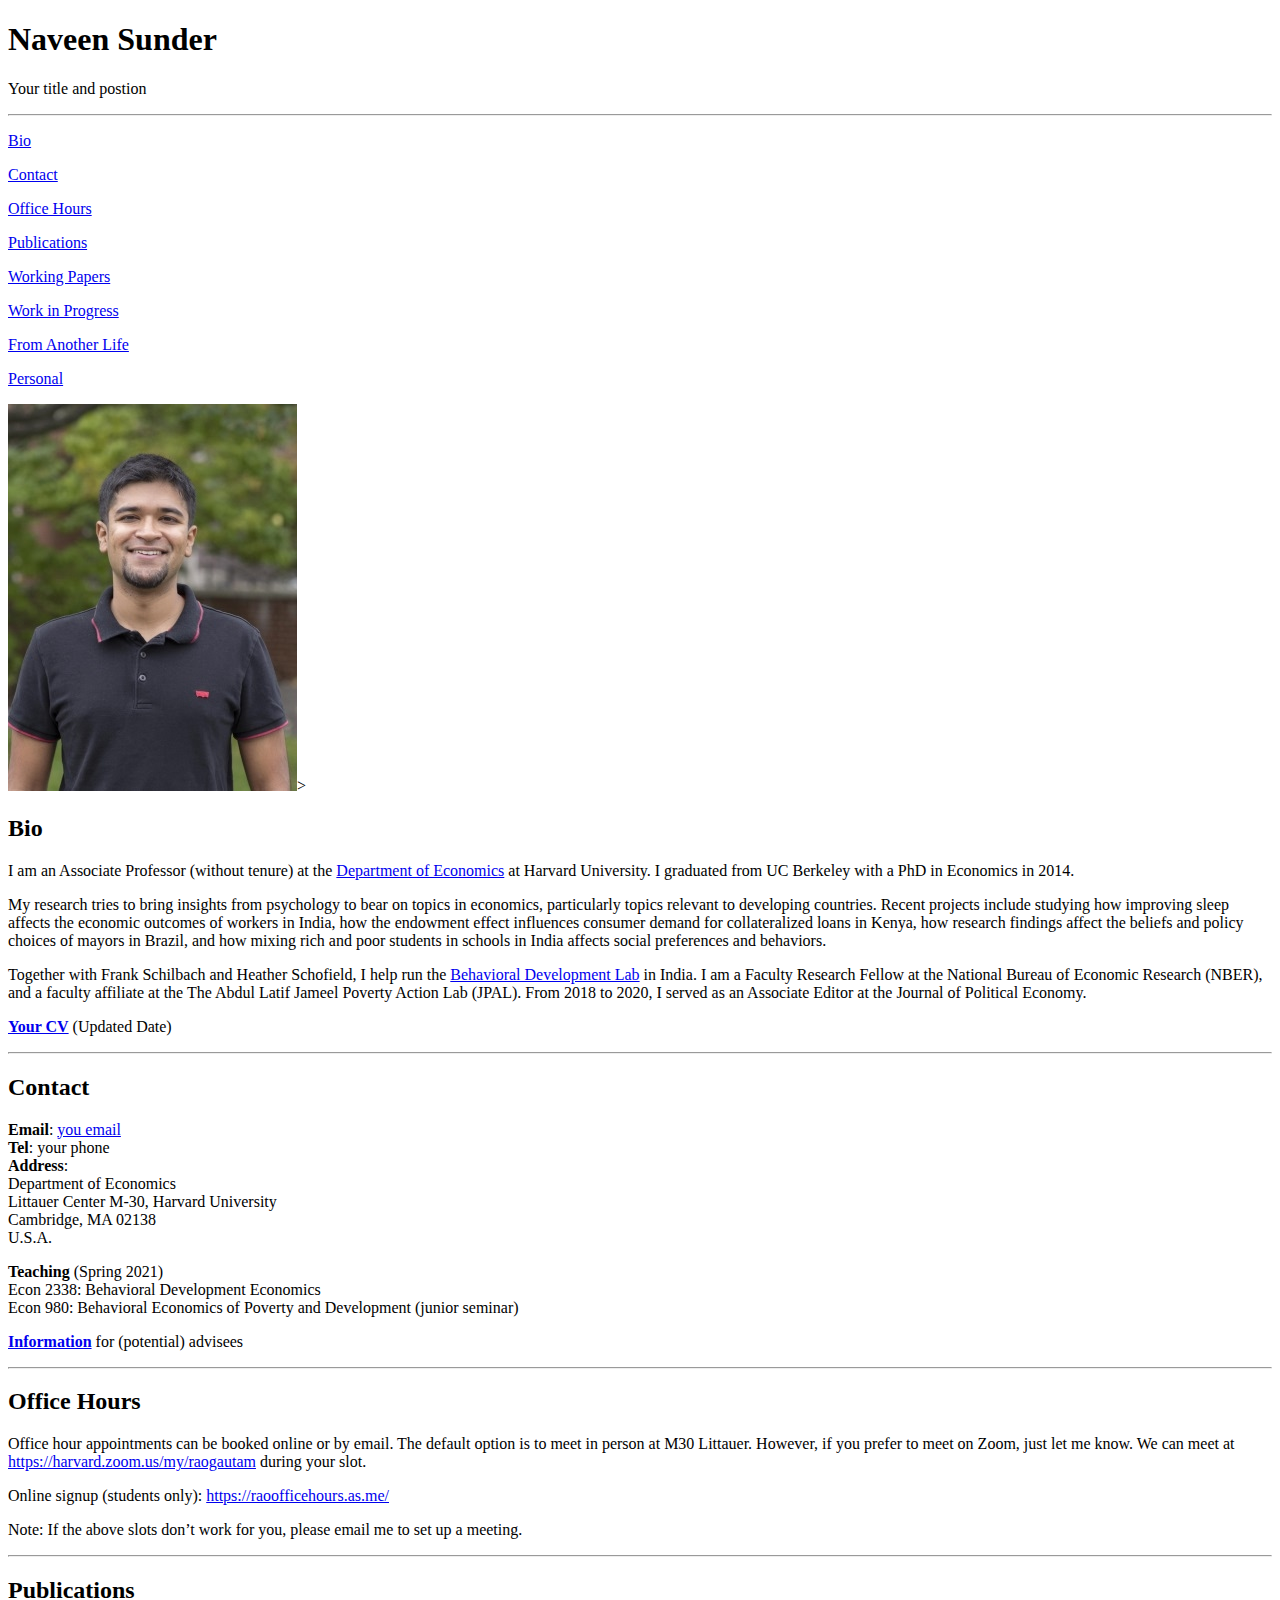
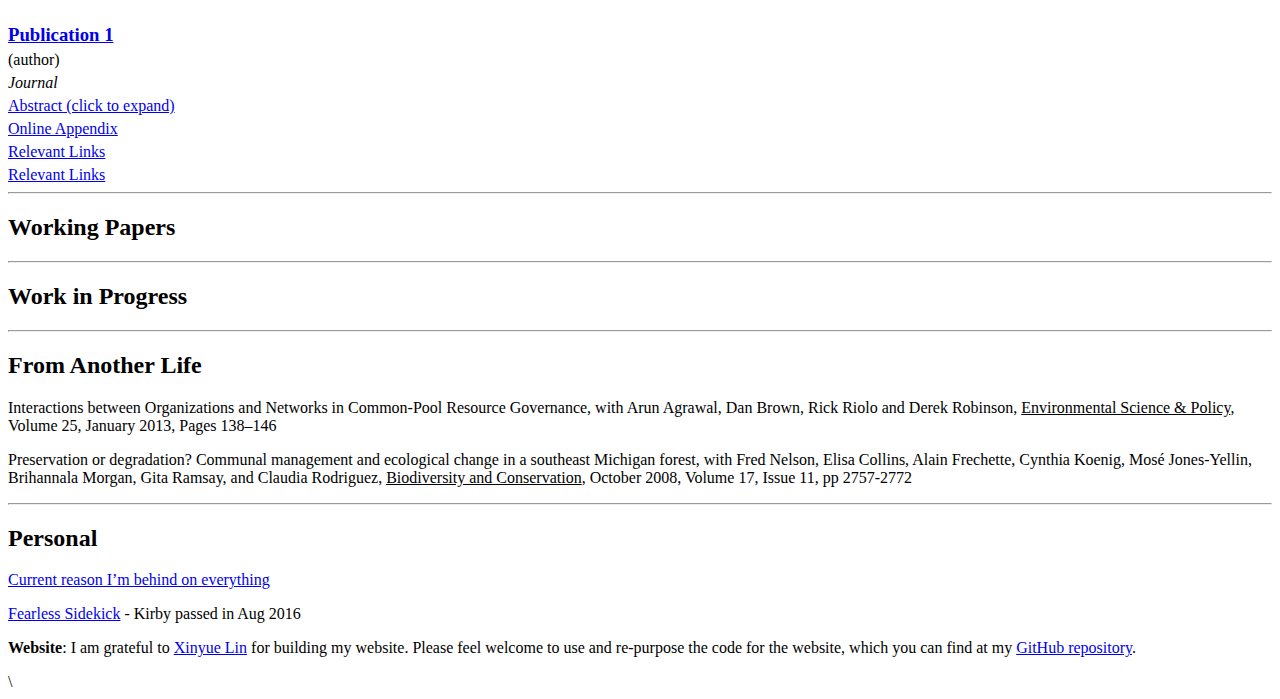
==== index.html @ 50b1639b "Update index.html" ====
<!doctype html>
<html>
  <head>
    <meta charset="utf-8">
    <meta http-equiv="X-UA-Compatible" content="chrome=1">
    <title>Minimal by Steve Smith</title>

    <link rel="stylesheet" href="stylesheets/styles.css">
    <link rel="stylesheet" href="stylesheets/pygment_trac.css">
    <meta name="viewport" content="width=device-width">
    <!--[if lt IE 9]>
    <script src="//html5shiv.googlecode.com/svn/trunk/html5.js"></script>
    <![endif]-->
  </head>
  <body>
    <div class="wrapper">
      <header>
        <h1>Naveen Sunder</h1>
        <p>Your title and postion</p>
    <hr>
        <p class="contactinfo"><a href="./#bio">Bio</a></p>
        <p class="contactinfo"><a href="./#contact">Contact</a></p>
        <p class="contactinfo"><a href="./#officehours">Office Hours</a></p>
        <p class="contactinfo"><a href="./#publications">Publications</a></p>
        <p class="contactinfo"><a href="./#workingpapers">Working Papers</a></p>
        <p class="contactinfo"><a href="./#workinprogress">Work in Progress</a></p>
        <p class="contactinfo"><a href="./#fromanotherlife">From Another Life</a></p>
        <p class="lastcontactinfo"><a href="./#personal">Personal</a></p>
   
        <img src="content/gr.jpg" alt="Logo" />>
      </header>
      <section>
        <h2 id="bio">Bio</h2>
           <p>I am an Associate Professor (without tenure) at the <a href="http://economics.harvard.edu/">Department of Economics</a> at Harvard University. I graduated from UC Berkeley with a PhD in Economics in 2014.</p>
           <p>My research tries to bring insights from psychology to bear on topics in economics, particularly topics relevant to developing countries. Recent projects include studying how improving sleep affects the economic outcomes of workers in India, how the endowment effect influences consumer demand for collateralized loans in Kenya, how research findings affect the beliefs and policy choices of mayors in Brazil, and how mixing rich and poor students in schools in India affects social preferences and behaviors.</p>
           <p>Together with Frank Schilbach and Heather Schofield, I help run the <a href="https://behavioraldevlab.org/index.html">Behavioral Development Lab</a> in India. I am a Faculty Research Fellow at the National Bureau of Economic Research (NBER), and a faculty affiliate at the The Abdul Latif Jameel Poverty Action Lab (JPAL). From 2018 to 2020, I served as an Associate Editor at the Journal of Political Economy.</p>
           
           <p><strong><a href="./pdf/Rao_CV_latest.pdf">Your CV</a></strong> (Updated Date)</p>
        
        <hr>
        <h2 id="contact">Contact</h2>
           <p><strong>Email</strong>: <a href="grao@fas.harvard.edu">you email</a><br />
           <strong>Tel</strong>: your phone<br />
           <strong>Address</strong>:<br />
           Department of Economics<br />
           Littauer Center M-30, Harvard University<br />
           Cambridge, MA 02138<br />
           U.S.A.</p>

          <p><strong>Teaching</strong> (Spring 2021)<br />
          Econ 2338: Behavioral Development Economics<br />
          Econ 980: Behavioral Economics of Poverty and Development (junior seminar)</p>
        
          <p><strong><a href="./info_for_potential">Information</a></strong> for (potential) advisees</p>
        
        <hr>
        <h2 id="officehours">Office Hours</h2>
            <p>Office hour appointments can be booked online or by email. The default option is to meet in person at M30 Littauer. However, if you prefer to meet on Zoom, just let me know. We can meet at <a href="https://harvard.zoom.us/my/raogautam">https://harvard.zoom.us/my/raogautam</a> during your slot.</p>
            <p>Online signup (students only):  <a href="https://raoofficehours.as.me/">https://raoofficehours.as.me/</a></p>
            <p>Note: If the above slots don&rsquo;t work for you, please email me to set up a meeting.</p>

        <hr>
        <h2 id="publications">Publications</h2>
            <h3 style="margin:20px 0 5px;"><a href="./pdf/Status_goods_resubmitted_2017_09_20.pdf" target="blank">Publication 1</a></h3>
            
            <p style="margin:0 0 5px;">(author)</p>
            <p style="margin:0 0 5px;"><em>Journal</em></p>
            <p style="margin:0 0 5px;"><a href="javascript:toggle(2)">Abstract<span id="pubabslink_2"> (click to expand)</span></a><span id="pubabs_2" style="display:none;">: Abstract of the research
            </span></p>
            <p style="margin:0 0 5px;"><a href="./pdf/online%20appendix%20-%20status%20goods%20-%202017-12-06.pdf" target="blank">Online Appendix</a></li>
            <p style="margin:0 0 5px;"><a href="./datacode/Status%20Goods%20-%20Data%20and%20Code.zip" target="blank">Relevant Links</a></li>
            <p style="margin:0 0 5px;"><a href="https://www.socialscienceregistry.org/trials/828" target="blank">Relevant Links</a></li>
       <hr>
       <h2 id="workingpapers">Working Papers</h2>
        
       <hr>
       <h2 id="workinprogress">Work in Progress</h2>
  
       <hr>
       <h2 id="fromanotherlife">From Another Life</h2>
       <p>Interactions between Organizations and Networks in Common-Pool Resource Governance, with Arun Agrawal, Dan Brown, Rick Riolo and Derek Robinson, <u>Environmental Science &amp; Policy</u>, Volume 25, January 2013, Pages 138–146</p>
       <p>Preservation or degradation? Communal management and ecological change in a southeast Michigan forest, with Fred Nelson, Elisa Collins, Alain Frechette, Cynthia Koenig, Mosé Jones-Yellin, Brihannala Morgan, Gita Ramsay, and Claudia Rodriguez, <u>Biodiversity and Conservation</u>, October 2008, Volume 17, Issue 11, pp 2757-2772</p>

       <hr>
       <h2 id="personal">Personal</h2>
       <p><a href="pasha.jpg">Current reason I&rsquo;m behind on everything</a></p>
       <p><a href="muddypaws.jpg">Fearless Sidekick</a> - Kirby passed in Aug 2016</p>
       <p><strong>Website</strong>: I am grateful to <a href="https://xinyue-lin.com/">Xinyue Lin</a> for building my website. Please feel welcome to use and re-purpose the code for the website, which you can find at my <a href="https://github.com/gautamrao/gautamrao.github.io">GitHub repository</a>.</p>

      </section>
      <footer>
\
      </footer>
    </div>
    <script src="javascripts/scale.fix.js"></script>
  </body>
</html>
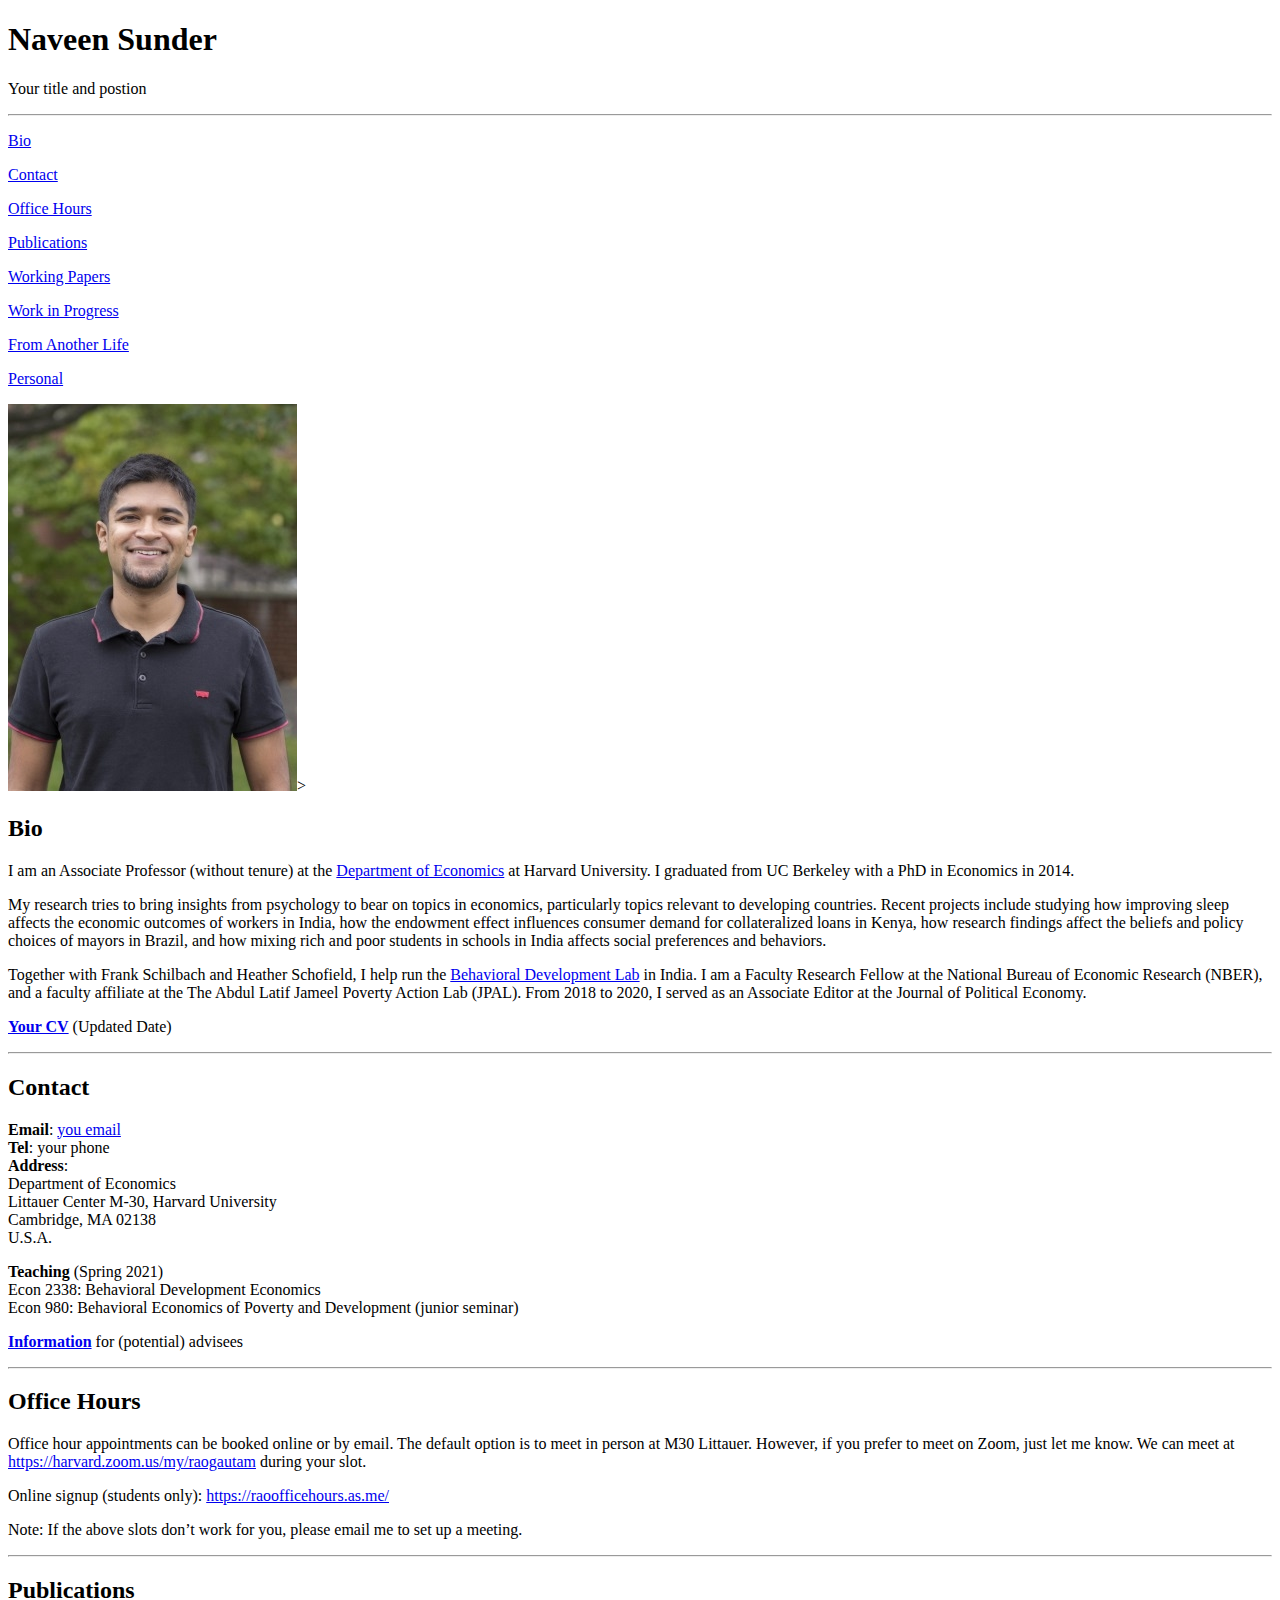
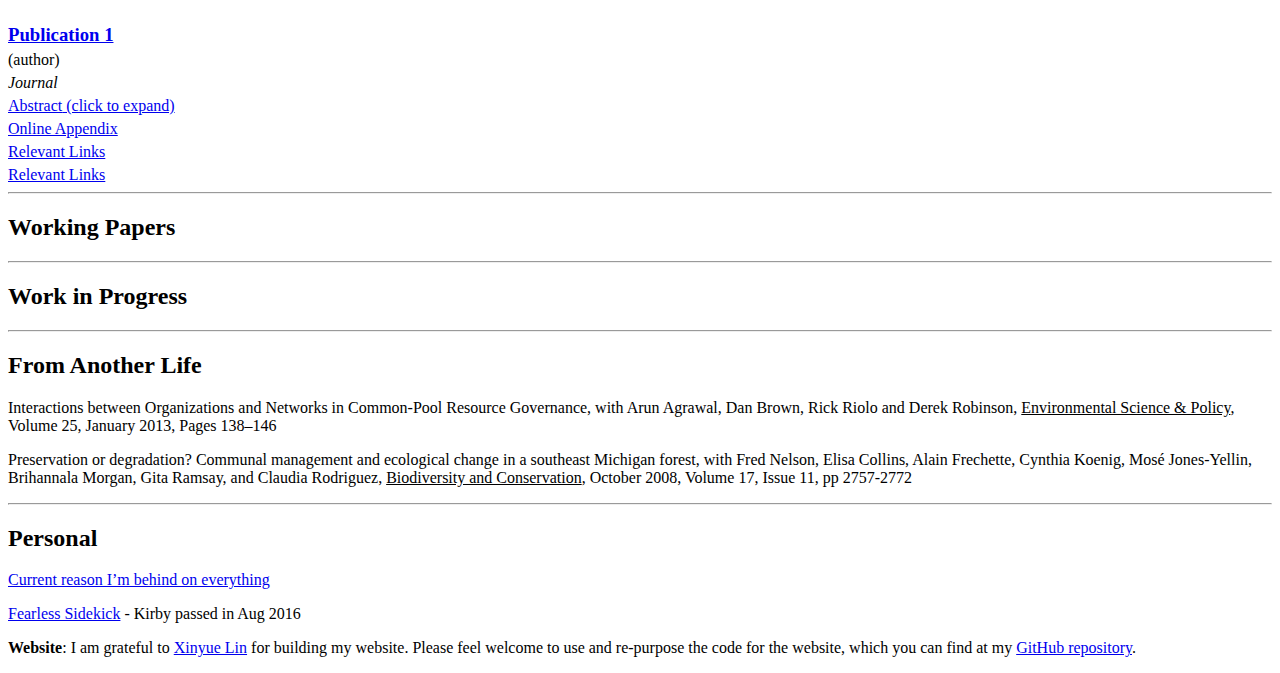
==== commit 433d4321: "Update index.html" ====
--- a/index.html
+++ b/index.html
@@ -18,6 +18,14 @@
         <h1>Naveen Sunder</h1>
         <p>Your title and postion</p>
     <hr>
+    <style>
+    div.scroll
+    {
+    Width-5px;
+    Height-10 px;
+    Overflow-x:scroll;
+    }
+    </style>
         <p class="contactinfo"><a href="./#bio">Bio</a></p>
         <p class="contactinfo"><a href="./#contact">Contact</a></p>
         <p class="contactinfo"><a href="./#officehours">Office Hours</a></p>
@@ -89,7 +97,6 @@
 
       </section>
       <footer>
-\
       </footer>
     </div>
     <script src="javascripts/scale.fix.js"></script>
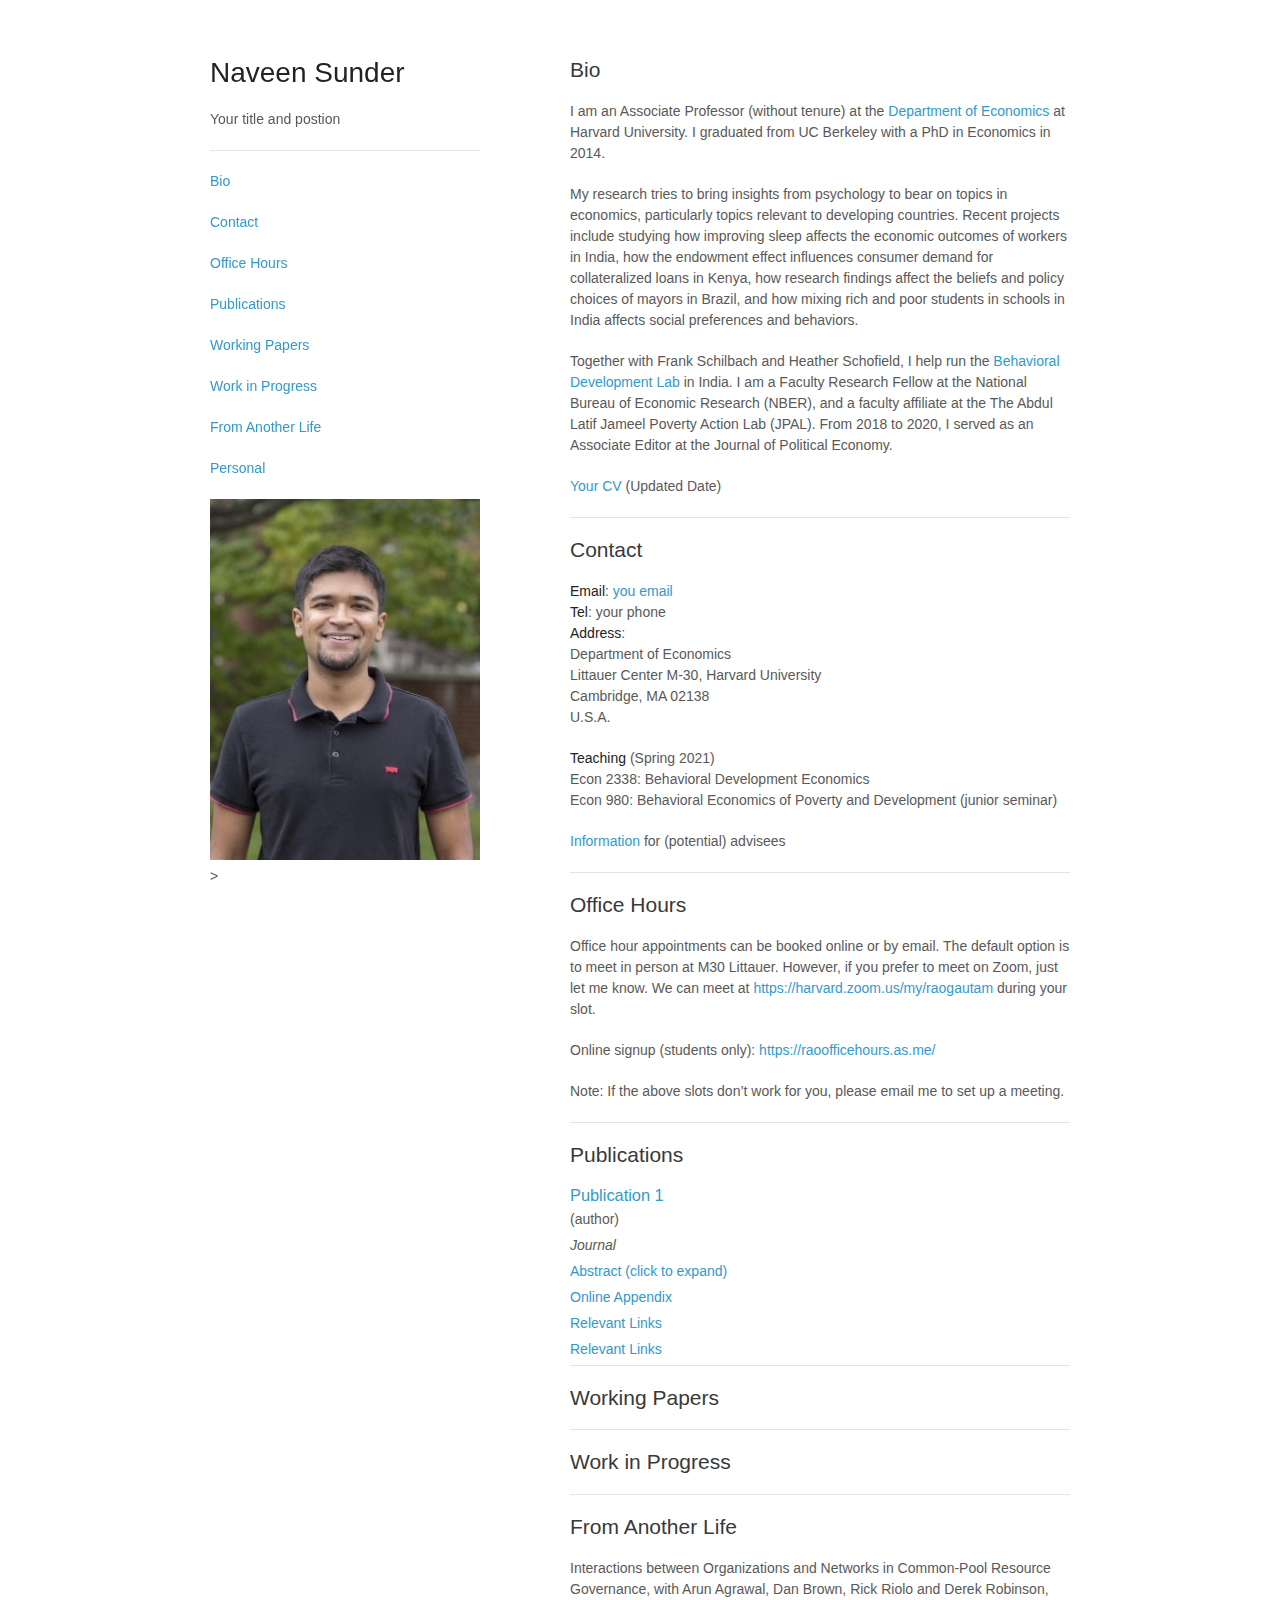
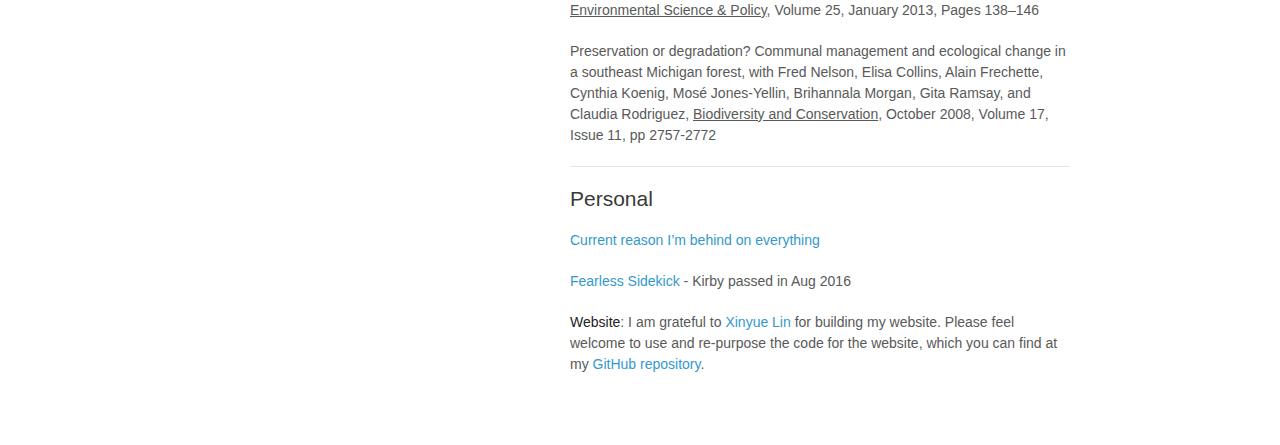
==== commit 2d0738e1: "Update index.html" ====
--- a/index.html
+++ b/index.html
@@ -1,6 +1,7 @@
 <!doctype html>
 <html>
   <head>
+    
     <meta charset="utf-8">
     <meta http-equiv="X-UA-Compatible" content="chrome=1">
     <title>Minimal by Steve Smith</title>
@@ -18,14 +19,6 @@
         <h1>Naveen Sunder</h1>
         <p>Your title and postion</p>
     <hr>
-    <style>
-    div.scroll
-    {
-    Width-5px;
-    Height-10 px;
-    Overflow-x:scroll;
-    }
-    </style>
         <p class="contactinfo"><a href="./#bio">Bio</a></p>
         <p class="contactinfo"><a href="./#contact">Contact</a></p>
         <p class="contactinfo"><a href="./#officehours">Office Hours</a></p>
--- a/stylesheets/styles.css
+++ b/stylesheets/styles.css
@@ -0,0 +1,271 @@
+body {
+  background-color: #fff;
+  padding:50px;
+  font: 14px/1.5 -apple-system, BlinkMacSystemFont, "Segoe UI", Roboto, Oxygen, Ubuntu, Cantarell, "Fira Sans", "Droid Sans", "Helvetica Neue", Arial, sans-serif, "Apple Color Emoji", "Segoe UI Emoji", "Segoe UI Symbol";
+  color:#595959;
+  font-weight:400;
+  overflow-y:scroll
+}
+
+h1, h2, h3, h4, h5, h6 {
+  color:#222;
+  margin:0 0 20px;
+}
+
+p, ul, ol, table, pre, dl {
+  margin:0 0 20px;
+}
+
+h1, h2, h3 {
+  line-height:1.1;
+}
+
+h1 {
+  font-size:28px;
+  font-weight: 500;
+}
+
+h2 {
+  color:#393939;
+  font-weight: 500;
+}
+
+h3, h4, h5, h6 {
+  color:#494949;
+  font-weight: 500;
+}
+
+a {
+  color:#39c;
+  text-decoration:none;
+}
+
+a:hover {
+  color:#069;
+}
+
+a small {
+  font-size:11px;
+  color:#777;
+  margin-top:-0.3em;
+  display:block;
+}
+
+a:hover small {
+  color:#777;
+}
+
+.wrapper {
+  width:860px;
+  margin:0 auto;
+}
+
+blockquote {
+  border-left:1px solid #e5e5e5;
+  margin:0;
+  padding:0 0 0 20px;
+  font-style:italic;
+}
+
+code, pre {
+  font-family:Monaco, Bitstream Vera Sans Mono, Lucida Console, Terminal, Consolas, Liberation Mono, DejaVu Sans Mono, Courier New, monospace;
+  color:#333;
+}
+
+pre {
+  padding:8px 15px;
+  background: #f8f8f8;
+  border-radius:5px;
+  border:1px solid #e5e5e5;
+  overflow-x: auto;
+}
+
+table {
+  width:100%;
+  border-collapse:collapse;
+}
+
+th, td {
+  text-align:left;
+  padding:5px 10px;
+  border-bottom:1px solid #e5e5e5;
+}
+
+dt {
+  color:#444;
+  font-weight:500;
+}
+
+th {
+  color:#444;
+}
+
+img {
+  max-width:100%;
+}
+
+header {
+  width:270px;
+  float:left;
+  position:fixed;
+  -webkit-font-smoothing:subpixel-antialiased;
+}
+
+header ul {
+  list-style:none;
+  height:40px;
+  padding:0;
+  background: #f4f4f4;
+  border-radius:5px;
+  border:1px solid #e0e0e0;
+  width:270px;
+}
+
+header li {
+  width:89px;
+  float:left;
+  border-right:1px solid #e0e0e0;
+  height:40px;
+}
+
+header li:first-child a {
+  border-radius:5px 0 0 5px;
+}
+
+header li:last-child a {
+  border-radius:0 5px 5px 0;
+}
+
+header ul a {
+  line-height:1;
+  font-size:11px;
+  color:#999;
+  display:block;
+  text-align:center;
+  padding-top:6px;
+  height:34px;
+}
+
+header ul a:hover {
+  color:#999;
+}
+
+header ul a:active {
+  background-color:#f0f0f0;
+}
+
+strong {
+  color:#222;
+  font-weight:500;
+}
+
+header ul li + li + li {
+  border-right:none;
+  width:89px;
+}
+
+header ul a strong {
+  font-size:14px;
+  display:block;
+  color:#222;
+}
+
+section {
+  width:500px;
+  float:right;
+  padding-bottom:50px;
+}
+
+small {
+  font-size:11px;
+}
+
+hr {
+  border:0;
+  background:#e5e5e5;
+  height:1px;
+  margin:0 0 20px;
+}
+
+footer {
+  width:270px;
+  float:left;
+  position:fixed;
+  bottom:50px;
+  -webkit-font-smoothing:subpixel-antialiased;
+}
+
+@media print, screen and (max-width: 960px) {
+
+  div.wrapper {
+    width:auto;
+    margin:0;
+  }
+
+  header, section, footer {
+    float:none;
+    position:static;
+    width:auto;
+  }
+
+  header {
+    padding-right:320px;
+  }
+
+  section {
+    border:1px solid #e5e5e5;
+    border-width:1px 0;
+    padding:20px 0;
+    margin:0 0 20px;
+  }
+
+  header a small {
+    display:inline;
+  }
+
+  header ul {
+    position:absolute;
+    right:50px;
+    top:52px;
+  }
+}
+
+@media print, screen and (max-width: 720px) {
+  body {
+    word-wrap:break-word;
+  }
+
+  header {
+    padding:0;
+  }
+
+  header ul, header p.view {
+    position:static;
+  }
+
+  pre, code {
+    word-wrap:normal;
+  }
+}
+
+@media print, screen and (max-width: 480px) {
+  body {
+    padding:15px;
+  }
+
+  header ul {
+    width:99%;
+  }
+
+  header li, header ul li + li + li {
+    width:33%;
+  }
+}
+
+@media print {
+  body {
+    padding:0.4in;
+    font-size:12pt;
+    color:#444;
+  }
+}
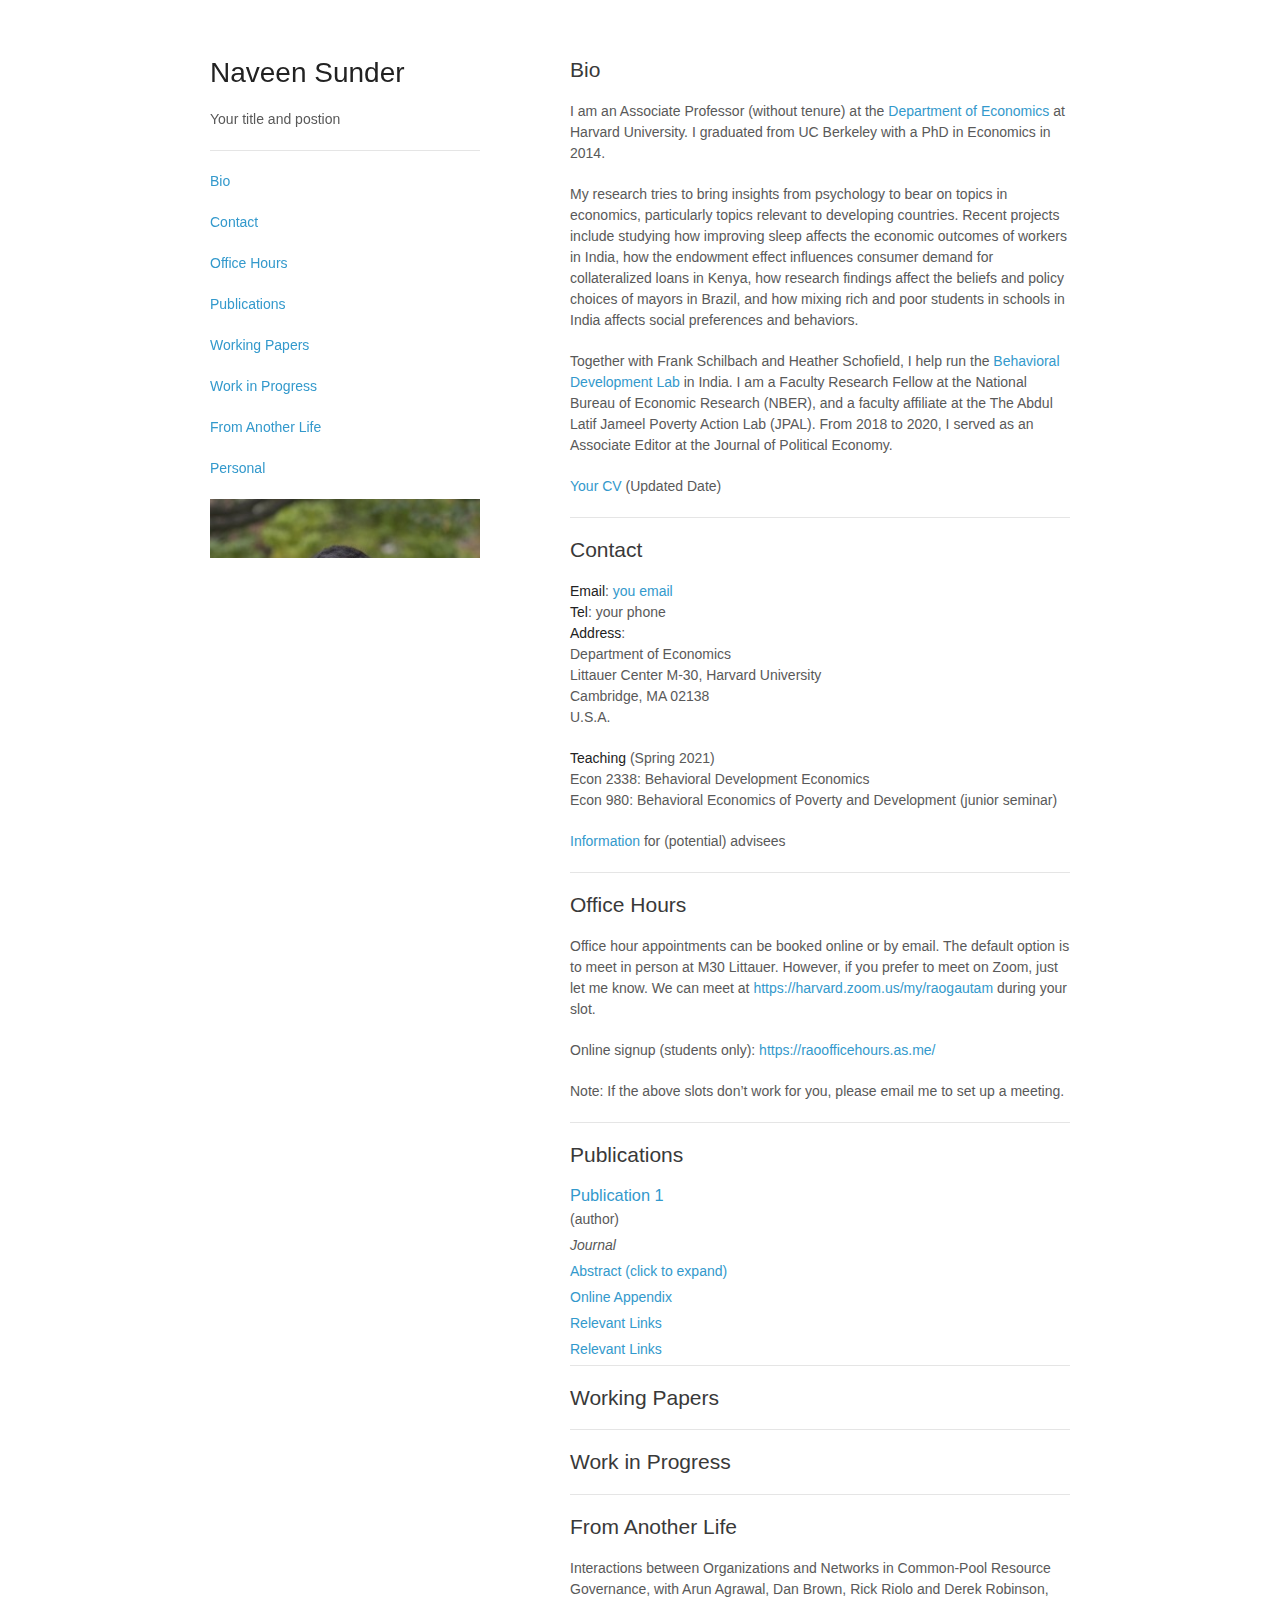
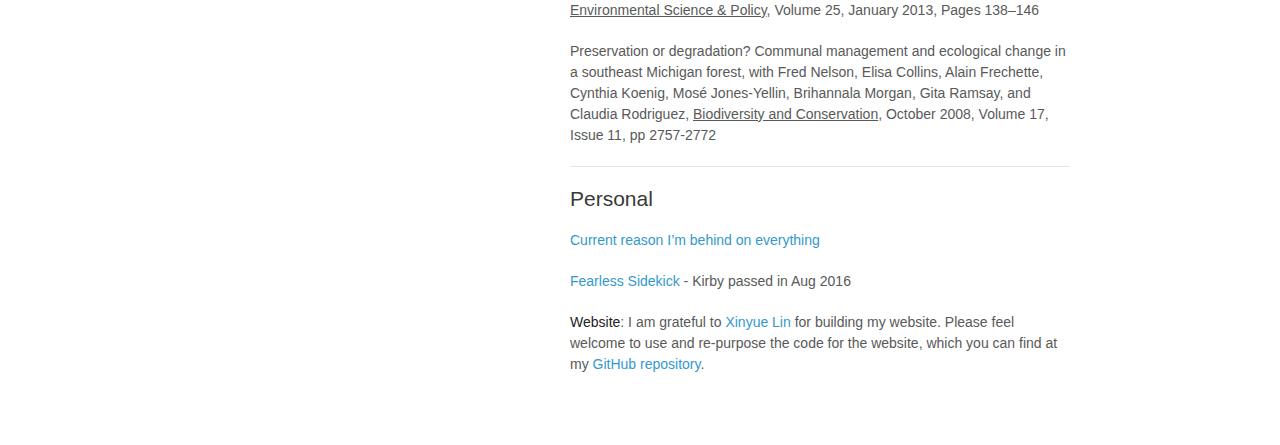
==== commit 67f57793: "Update index.html" ====
--- a/index.html
+++ b/index.html
@@ -1,7 +1,6 @@
 <!doctype html>
 <html>
   <head>
-    
     <meta charset="utf-8">
     <meta http-equiv="X-UA-Compatible" content="chrome=1">
     <title>Minimal by Steve Smith</title>
@@ -16,6 +15,13 @@
   <body>
     <div class="wrapper">
       <header>
+        <style>
+header {
+  width: 270px;
+  height: 500px;
+  overflow-y: scroll;
+}
+</style>
         <h1>Naveen Sunder</h1>
         <p>Your title and postion</p>
     <hr>
--- a/stylesheets/styles.css
+++ b/stylesheets/styles.css
@@ -4,7 +4,6 @@
   font: 14px/1.5 -apple-system, BlinkMacSystemFont, "Segoe UI", Roboto, Oxygen, Ubuntu, Cantarell, "Fira Sans", "Droid Sans", "Helvetica Neue", Arial, sans-serif, "Apple Color Emoji", "Segoe UI Emoji", "Segoe UI Symbol";
   color:#595959;
   font-weight:400;
-  overflow-y:scroll
 }
 
 h1, h2, h3, h4, h5, h6 {
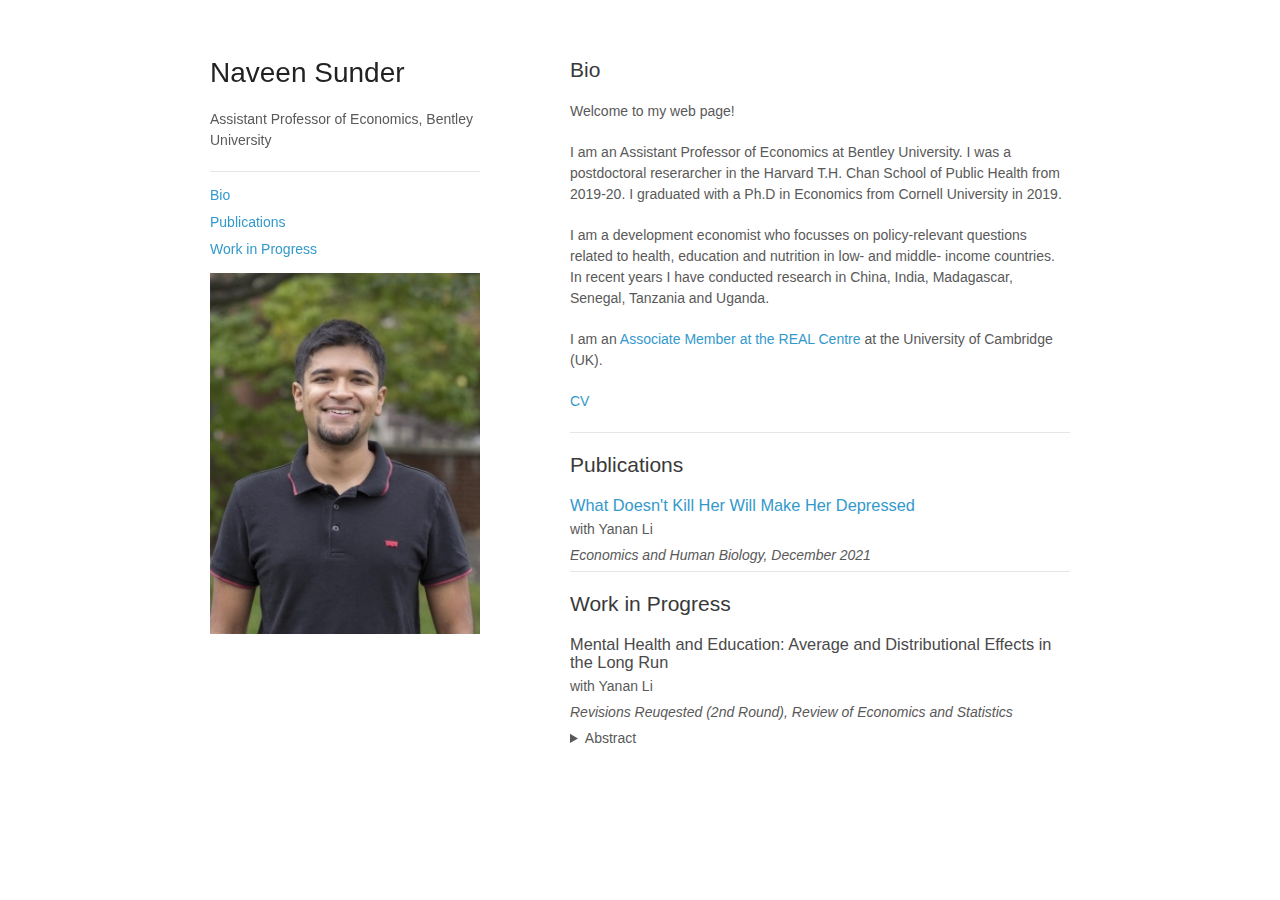
==== commit 0aed8d3b: "Update index.html" ====
--- a/index.html
+++ b/index.html
@@ -16,83 +16,47 @@
     <div class="wrapper">
       <header>
         <style>
-header {
-  width: 270px;
-  height: 500px;
-  overflow-y: scroll;
-}
-</style>
+          p.contactinfo {
+            line-height: 0.5;
+          }
+          </style>
         <h1>Naveen Sunder</h1>
-        <p>Your title and postion</p>
-    <hr>
+        <p>Assistant Professor of Economics, Bentley University</p>
+      <hr>
         <p class="contactinfo"><a href="./#bio">Bio</a></p>
-        <p class="contactinfo"><a href="./#contact">Contact</a></p>
-        <p class="contactinfo"><a href="./#officehours">Office Hours</a></p>
         <p class="contactinfo"><a href="./#publications">Publications</a></p>
-        <p class="contactinfo"><a href="./#workingpapers">Working Papers</a></p>
         <p class="contactinfo"><a href="./#workinprogress">Work in Progress</a></p>
-        <p class="contactinfo"><a href="./#fromanotherlife">From Another Life</a></p>
-        <p class="lastcontactinfo"><a href="./#personal">Personal</a></p>
-   
-        <img src="content/gr.jpg" alt="Logo" />>
+ 
+        <img src="content/gr.jpg" alt="Logo">
       </header>
       <section>
         <h2 id="bio">Bio</h2>
-           <p>I am an Associate Professor (without tenure) at the <a href="http://economics.harvard.edu/">Department of Economics</a> at Harvard University. I graduated from UC Berkeley with a PhD in Economics in 2014.</p>
-           <p>My research tries to bring insights from psychology to bear on topics in economics, particularly topics relevant to developing countries. Recent projects include studying how improving sleep affects the economic outcomes of workers in India, how the endowment effect influences consumer demand for collateralized loans in Kenya, how research findings affect the beliefs and policy choices of mayors in Brazil, and how mixing rich and poor students in schools in India affects social preferences and behaviors.</p>
-           <p>Together with Frank Schilbach and Heather Schofield, I help run the <a href="https://behavioraldevlab.org/index.html">Behavioral Development Lab</a> in India. I am a Faculty Research Fellow at the National Bureau of Economic Research (NBER), and a faculty affiliate at the The Abdul Latif Jameel Poverty Action Lab (JPAL). From 2018 to 2020, I served as an Associate Editor at the Journal of Political Economy.</p>
-           
-           <p><strong><a href="./pdf/Rao_CV_latest.pdf">Your CV</a></strong> (Updated Date)</p>
-        
-        <hr>
-        <h2 id="contact">Contact</h2>
-           <p><strong>Email</strong>: <a href="grao@fas.harvard.edu">you email</a><br />
-           <strong>Tel</strong>: your phone<br />
-           <strong>Address</strong>:<br />
-           Department of Economics<br />
-           Littauer Center M-30, Harvard University<br />
-           Cambridge, MA 02138<br />
-           U.S.A.</p>
+        <p>Welcome to my web page! <p>
+        <p>I am an Assistant Professor of Economics at Bentley University. I was a postdoctoral reserarcher in the Harvard T.H. Chan School of Public Health from 2019-20. I graduated with a Ph.D in Economics from Cornell University in 2019.<p>
+        <p>I am a development economist who focusses on policy-relevant questions related to health, education and nutrition in low- and middle- income countries. In recent years I have conducted research in China, India, Madagascar, Senegal, Tanzania and Uganda.<p>
+        <p>I am an <a href="https://www.educ.cam.ac.uk/centres/real/members/associatedmembers/">Associate Member at the REAL Centre</a> at the University of Cambridge (UK).<p>  
 
-          <p><strong>Teaching</strong> (Spring 2021)<br />
-          Econ 2338: Behavioral Development Economics<br />
-          Econ 980: Behavioral Economics of Poverty and Development (junior seminar)</p>
-        
-          <p><strong><a href="./info_for_potential">Information</a></strong> for (potential) advisees</p>
-        
-        <hr>
-        <h2 id="officehours">Office Hours</h2>
-            <p>Office hour appointments can be booked online or by email. The default option is to meet in person at M30 Littauer. However, if you prefer to meet on Zoom, just let me know. We can meet at <a href="https://harvard.zoom.us/my/raogautam">https://harvard.zoom.us/my/raogautam</a> during your slot.</p>
-            <p>Online signup (students only):  <a href="https://raoofficehours.as.me/">https://raoofficehours.as.me/</a></p>
-            <p>Note: If the above slots don&rsquo;t work for you, please email me to set up a meeting.</p>
-
+        <p><strong><a href="https://www.dropbox.com/s/iermru11ehf8fc0/NS-CV.pdf?dl=0">CV</a></strong></p>
+                
         <hr>
         <h2 id="publications">Publications</h2>
-            <h3 style="margin:20px 0 5px;"><a href="./pdf/Status_goods_resubmitted_2017_09_20.pdf" target="blank">Publication 1</a></h3>
-            
-            <p style="margin:0 0 5px;">(author)</p>
-            <p style="margin:0 0 5px;"><em>Journal</em></p>
-            <p style="margin:0 0 5px;"><a href="javascript:toggle(2)">Abstract<span id="pubabslink_2"> (click to expand)</span></a><span id="pubabs_2" style="display:none;">: Abstract of the research
-            </span></p>
-            <p style="margin:0 0 5px;"><a href="./pdf/online%20appendix%20-%20status%20goods%20-%202017-12-06.pdf" target="blank">Online Appendix</a></li>
-            <p style="margin:0 0 5px;"><a href="./datacode/Status%20Goods%20-%20Data%20and%20Code.zip" target="blank">Relevant Links</a></li>
-            <p style="margin:0 0 5px;"><a href="https://www.socialscienceregistry.org/trials/828" target="blank">Relevant Links</a></li>
-       <hr>
-       <h2 id="workingpapers">Working Papers</h2>
+            <h3 style="margin:20px 0 5px;"><a href="https://www.sciencedirect.com/science/article/abs/pii/S1570677X21000897" target="blank">What Doesn't Kill Her Will Make Her Depressed</a></h3>
+            <p style="margin:0 0 5px;">with Yanan Li</p>
+            <p style="margin:0 0 5px;"><em>Economics and Human Biology, December 2021</em></p>
         
        <hr>
        <h2 id="workinprogress">Work in Progress</h2>
-  
-       <hr>
-       <h2 id="fromanotherlife">From Another Life</h2>
-       <p>Interactions between Organizations and Networks in Common-Pool Resource Governance, with Arun Agrawal, Dan Brown, Rick Riolo and Derek Robinson, <u>Environmental Science &amp; Policy</u>, Volume 25, January 2013, Pages 138–146</p>
-       <p>Preservation or degradation? Communal management and ecological change in a southeast Michigan forest, with Fred Nelson, Elisa Collins, Alain Frechette, Cynthia Koenig, Mosé Jones-Yellin, Brihannala Morgan, Gita Ramsay, and Claudia Rodriguez, <u>Biodiversity and Conservation</u>, October 2008, Volume 17, Issue 11, pp 2757-2772</p>
-
-       <hr>
-       <h2 id="personal">Personal</h2>
-       <p><a href="pasha.jpg">Current reason I&rsquo;m behind on everything</a></p>
-       <p><a href="muddypaws.jpg">Fearless Sidekick</a> - Kirby passed in Aug 2016</p>
-       <p><strong>Website</strong>: I am grateful to <a href="https://xinyue-lin.com/">Xinyue Lin</a> for building my website. Please feel welcome to use and re-purpose the code for the website, which you can find at my <a href="https://github.com/gautamrao/gautamrao.github.io">GitHub repository</a>.</p>
+          <h3 style="margin:20px 0 5px;">Mental Health and Education: Average and Distributional Effects in the Long Run</a></h3>
+          <p style="margin:0 0 5px;">with Yanan Li</p>
+          <p style="margin:0 0 5px;"><em>Revisions Reuqested (2nd Round), Review of Economics and Statistics</em></p>
+            <details>
+            <summary>
+    Abstract
+    </summary>
+    <p style="margin:0 0 5px;">
+            In 1986, China implemented a Compulsory Schooling Law (CSL) which made it mandatory for all school age children to complete nine years of education. We use the temporal and geographic variation in the implementation of this law in a regression discontinuity design to estimate its effect on long-term psychological well-being of beneficiaries. Our results indicate that beneficiary cohorts had 0.6 years of additional education. Almost three decades later, these cohorts scored around two points (16 percent of the mean) lower on a clinical measure of depression, while they were 19 p.p. (65 percent of the mean) less likely to be depressed (severe mental distress). This disproportionate effect on the probability of being depressed is because of the relatively large impact of the CSL policy on people with worse mental health – we establish this through a variety of distributional analyses. Also, we find that women and rural residents show higher gains, both in educational and psychological well-being. The mental health effects plausibly operate through improved physical health and positive assortative matching in the marriage market. These findings add to the evidence on the positive effect of education on health outcomes by bringing forth novel evidence of mental health benefits in a developing country context.
+          </p>
+          </details>
 
       </section>
       <footer>
